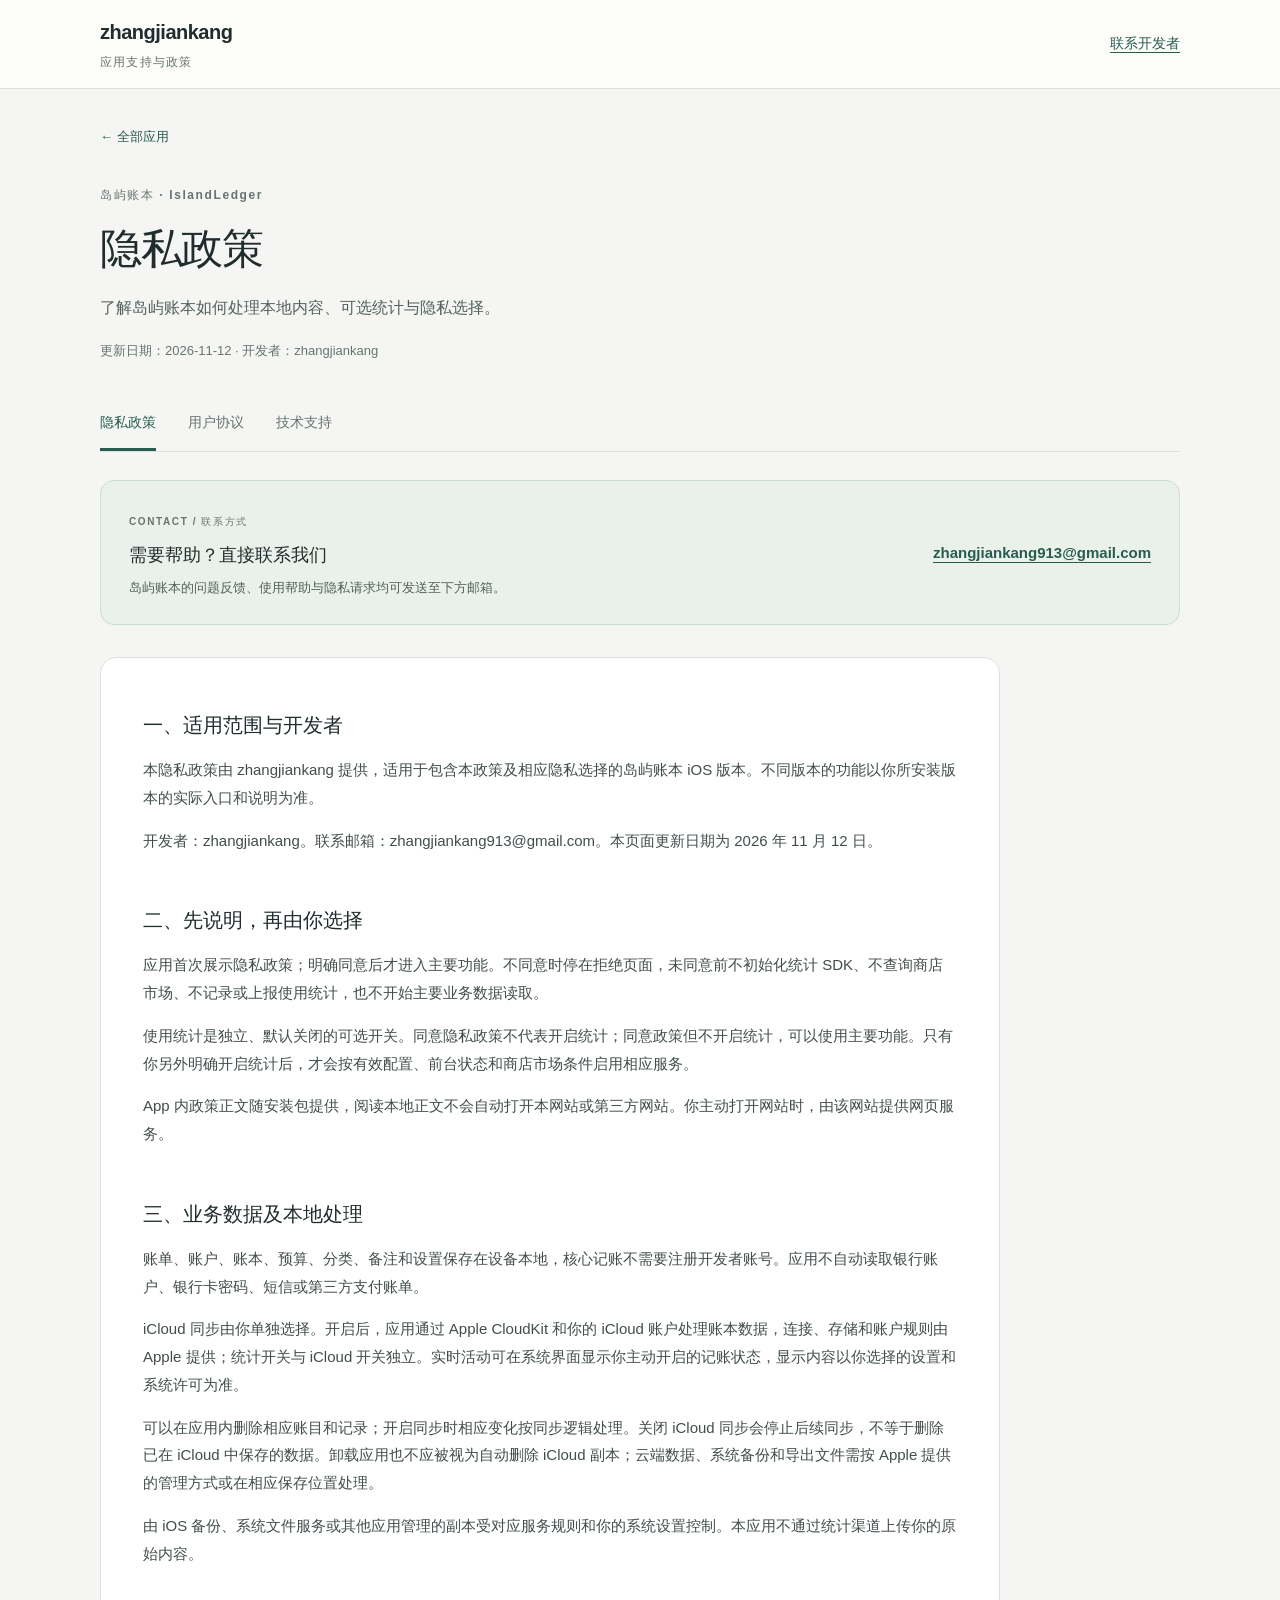
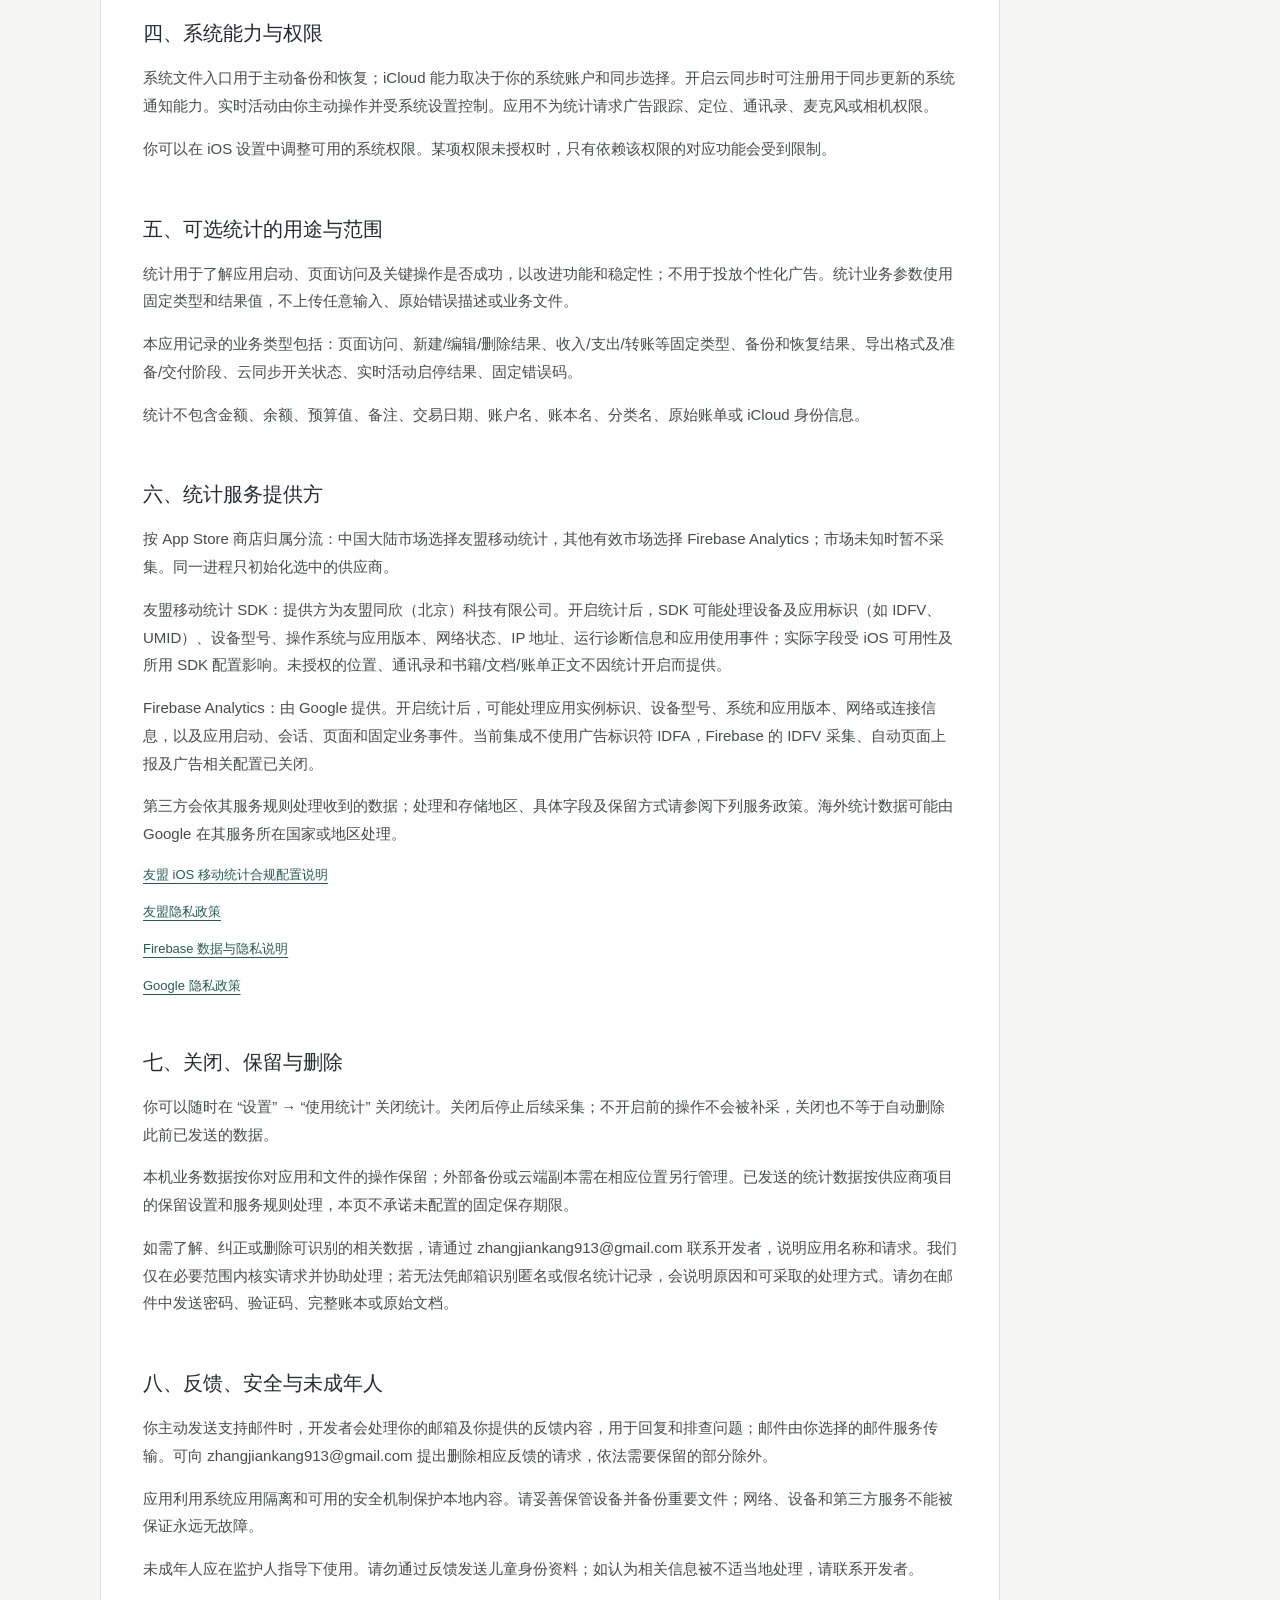
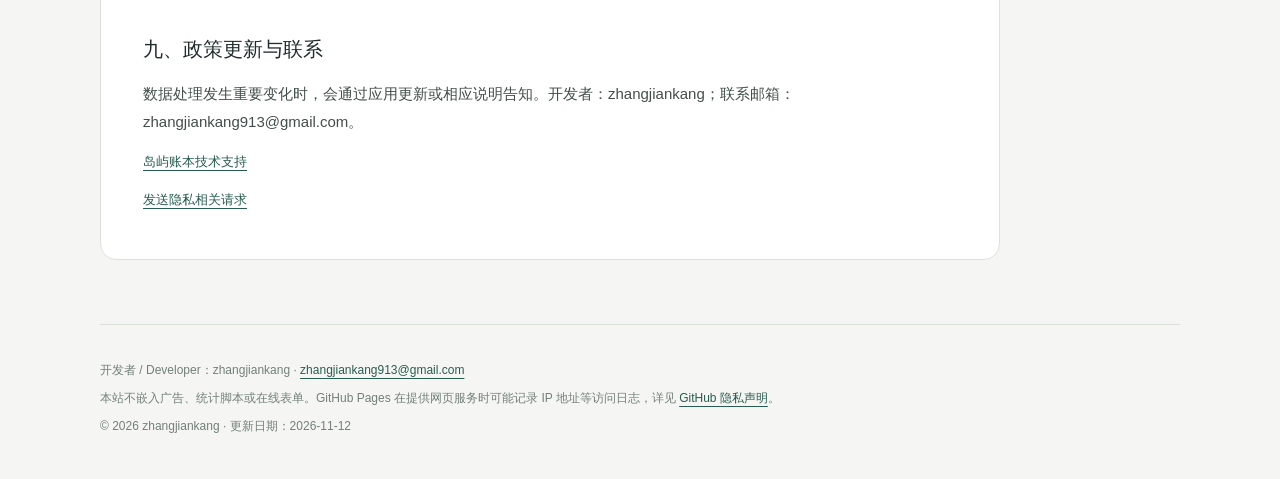
==== islandledger-privacy.html @ 5154da06 "新增三款 iOS 应用的隐私政策、用户协议与技术支持页面" ====
<!doctype html>
<html lang="zh-CN"><head><meta charset="utf-8"><meta name="viewport" content="width=device-width,initial-scale=1"><meta name="description" content="了解岛屿账本如何处理本地内容、可选统计与隐私选择。"><meta name="color-scheme" content="light"><title>岛屿账本 · 隐私政策 · zhangjiankang</title><link rel="canonical" href="https://zjkjk.github.io/app-support/islandledger-privacy.html"><link rel="stylesheet" href="style.css"></head>
<body><a class="skip" href="#main">跳到正文</a><header class="site-header"><div class="wrap header-inner"><a class="brand" href="index.html">zhangjiankang<span>应用支持与政策</span></a><a class="header-contact" href="mailto:zhangjiankang913@gmail.com">联系开发者</a></div></header>
<main id="main" class="wrap"><a class="back" href="index.html">← 全部应用</a><div class="page-heading"><span class="eyebrow">岛屿账本 · IslandLedger</span><h1>隐私政策</h1><p class="lede">了解岛屿账本如何处理本地内容、可选统计与隐私选择。</p><p class="meta">更新日期：2026-11-12 · 开发者：zhangjiankang</p></div><nav class="tabs" aria-label="应用相关页面"><a href="islandledger-privacy.html" aria-current="page">隐私政策</a><a href="islandledger-terms.html">用户协议</a><a href="islandledger-support.html">技术支持</a></nav><aside class="contact-card"><div><span class="eyebrow">CONTACT / 联系方式</span><h2>需要帮助？直接联系我们</h2><p>岛屿账本的问题反馈、使用帮助与隐私请求均可发送至下方邮箱。</p></div><a class="email" href="mailto:zhangjiankang913@gmail.com?subject=islandledger%20support">zhangjiankang913@gmail.com</a></aside><article class="document"><section id="section-1"><h2>一、适用范围与开发者</h2>
<p>本隐私政策由 zhangjiankang 提供，适用于包含本政策及相应隐私选择的岛屿账本 iOS 版本。不同版本的功能以你所安装版本的实际入口和说明为准。</p>
<p>开发者：zhangjiankang。联系邮箱：zhangjiankang913@gmail.com。本页面更新日期为 2026 年 11 月 12 日。</p>
</section>
<section id="section-2"><h2>二、先说明，再由你选择</h2>
<p>应用首次展示隐私政策；明确同意后才进入主要功能。不同意时停在拒绝页面，未同意前不初始化统计 SDK、不查询商店市场、不记录或上报使用统计，也不开始主要业务数据读取。</p>
<p>使用统计是独立、默认关闭的可选开关。同意隐私政策不代表开启统计；同意政策但不开启统计，可以使用主要功能。只有你另外明确开启统计后，才会按有效配置、前台状态和商店市场条件启用相应服务。</p>
<p>App 内政策正文随安装包提供，阅读本地正文不会自动打开本网站或第三方网站。你主动打开网站时，由该网站提供网页服务。</p>
</section>
<section id="section-3"><h2>三、业务数据及本地处理</h2>
<p>账单、账户、账本、预算、分类、备注和设置保存在设备本地，核心记账不需要注册开发者账号。应用不自动读取银行账户、银行卡密码、短信或第三方支付账单。</p>
<p>iCloud 同步由你单独选择。开启后，应用通过 Apple CloudKit 和你的 iCloud 账户处理账本数据，连接、存储和账户规则由 Apple 提供；统计开关与 iCloud 开关独立。实时活动可在系统界面显示你主动开启的记账状态，显示内容以你选择的设置和系统许可为准。</p>
<p>可以在应用内删除相应账目和记录；开启同步时相应变化按同步逻辑处理。关闭 iCloud 同步会停止后续同步，不等于删除已在 iCloud 中保存的数据。卸载应用也不应被视为自动删除 iCloud 副本；云端数据、系统备份和导出文件需按 Apple 提供的管理方式或在相应保存位置处理。</p>
<p>由 iOS 备份、系统文件服务或其他应用管理的副本受对应服务规则和你的系统设置控制。本应用不通过统计渠道上传你的原始内容。</p>
</section>
<section id="section-4"><h2>四、系统能力与权限</h2>
<p>系统文件入口用于主动备份和恢复；iCloud 能力取决于你的系统账户和同步选择。开启云同步时可注册用于同步更新的系统通知能力。实时活动由你主动操作并受系统设置控制。应用不为统计请求广告跟踪、定位、通讯录、麦克风或相机权限。</p>
<p>你可以在 iOS 设置中调整可用的系统权限。某项权限未授权时，只有依赖该权限的对应功能会受到限制。</p>
</section>
<section id="section-5"><h2>五、可选统计的用途与范围</h2>
<p>统计用于了解应用启动、页面访问及关键操作是否成功，以改进功能和稳定性；不用于投放个性化广告。统计业务参数使用固定类型和结果值，不上传任意输入、原始错误描述或业务文件。</p>
<p>本应用记录的业务类型包括：页面访问、新建/编辑/删除结果、收入/支出/转账等固定类型、备份和恢复结果、导出格式及准备/交付阶段、云同步开关状态、实时活动启停结果、固定错误码。</p>
<p>统计不包含金额、余额、预算值、备注、交易日期、账户名、账本名、分类名、原始账单或 iCloud 身份信息。</p>
</section>
<section id="section-6"><h2>六、统计服务提供方</h2>
<p>按 App Store 商店归属分流：中国大陆市场选择友盟移动统计，其他有效市场选择 Firebase Analytics；市场未知时暂不采集。同一进程只初始化选中的供应商。</p>
<p>友盟移动统计 SDK：提供方为友盟同欣（北京）科技有限公司。开启统计后，SDK 可能处理设备及应用标识（如 IDFV、UMID）、设备型号、操作系统与应用版本、网络状态、IP 地址、运行诊断信息和应用使用事件；实际字段受 iOS 可用性及所用 SDK 配置影响。未授权的位置、通讯录和书籍/文档/账单正文不因统计开启而提供。</p>
<p>Firebase Analytics：由 Google 提供。开启统计后，可能处理应用实例标识、设备型号、系统和应用版本、网络或连接信息，以及应用启动、会话、页面和固定业务事件。当前集成不使用广告标识符 IDFA，Firebase 的 IDFV 采集、自动页面上报及广告相关配置已关闭。</p>
<p>第三方会依其服务规则处理收到的数据；处理和存储地区、具体字段及保留方式请参阅下列服务政策。海外统计数据可能由 Google 在其服务所在国家或地区处理。</p>
<p class="reference"><a href="https://devs.umeng.com/docs/119267/detail/214848">友盟 iOS 移动统计合规配置说明</a></p>
<p class="reference"><a href="https://www.umeng.com/page/policy">友盟隐私政策</a></p>
<p class="reference"><a href="https://firebase.google.com/support/privacy">Firebase 数据与隐私说明</a></p>
<p class="reference"><a href="https://policies.google.com/privacy">Google 隐私政策</a></p>
</section>
<section id="section-7"><h2>七、关闭、保留与删除</h2>
<p>你可以随时在 “设置” → “使用统计” 关闭统计。关闭后停止后续采集；不开启前的操作不会被补采，关闭也不等于自动删除此前已发送的数据。</p>
<p>本机业务数据按你对应用和文件的操作保留；外部备份或云端副本需在相应位置另行管理。已发送的统计数据按供应商项目的保留设置和服务规则处理，本页不承诺未配置的固定保存期限。</p>
<p>如需了解、纠正或删除可识别的相关数据，请通过 zhangjiankang913@gmail.com 联系开发者，说明应用名称和请求。我们仅在必要范围内核实请求并协助处理；若无法凭邮箱识别匿名或假名统计记录，会说明原因和可采取的处理方式。请勿在邮件中发送密码、验证码、完整账本或原始文档。</p>
</section>
<section id="section-8"><h2>八、反馈、安全与未成年人</h2>
<p>你主动发送支持邮件时，开发者会处理你的邮箱及你提供的反馈内容，用于回复和排查问题；邮件由你选择的邮件服务传输。可向 zhangjiankang913@gmail.com 提出删除相应反馈的请求，依法需要保留的部分除外。</p>
<p>应用利用系统应用隔离和可用的安全机制保护本地内容。请妥善保管设备并备份重要文件；网络、设备和第三方服务不能被保证永远无故障。</p>
<p>未成年人应在监护人指导下使用。请勿通过反馈发送儿童身份资料；如认为相关信息被不适当地处理，请联系开发者。</p>
</section>
<section id="section-9"><h2>九、政策更新与联系</h2>
<p>数据处理发生重要变化时，会通过应用更新或相应说明告知。开发者：zhangjiankang；联系邮箱：zhangjiankang913@gmail.com。</p>
<p class="reference"><a href="https://zjkjk.github.io/app-support/islandledger-support.html">岛屿账本技术支持</a></p>
<p class="reference"><a href="mailto:zhangjiankang913@gmail.com">发送隐私相关请求</a></p>
</section></article></main><footer class="wrap"><p>开发者 / Developer：zhangjiankang · <a href="mailto:zhangjiankang913@gmail.com">zhangjiankang913@gmail.com</a></p><p>本站不嵌入广告、统计脚本或在线表单。GitHub Pages 在提供网页服务时可能记录 IP 地址等访问日志，详见 <a href="https://docs.github.com/en/site-policy/privacy-policies/github-general-privacy-statement">GitHub 隐私声明</a>。</p><p>© 2026 zhangjiankang · 更新日期：2026-11-12</p></footer></body></html>
---- style.css ----
:root{font-family:-apple-system,BlinkMacSystemFont,"Segoe UI","PingFang SC","Hiragino Sans GB","Microsoft YaHei",sans-serif;color:#202c2d;background:#f5f6f3;font-synthesis:none;--accent:#285c50;--line:#dce2db}*{box-sizing:border-box}body{margin:0;line-height:1.85}a{color:var(--accent);text-underline-offset:4px;overflow-wrap:anywhere}a:hover{color:#143f35}a:focus-visible{outline:3px solid #bd8b35;outline-offset:5px;border-radius:3px}.wrap{width:min(1080px,calc(100% - 48px));margin-inline:auto}.site-header{background:#fcfcf9;border-bottom:1px solid var(--line)}.header-inner{min-height:88px;display:flex;align-items:center;justify-content:space-between;gap:24px}.brand{text-decoration:none;color:#202c2d;font-size:20px;font-weight:750;letter-spacing:-.5px}.brand span{display:block;font-size:12px;font-weight:500;letter-spacing:1.2px;color:#667470}.header-contact{font-size:14px}.hero{padding:80px 0 48px}.eyebrow{font-size:12px;letter-spacing:1.6px;color:#667470;font-weight:700}.hero h1{font-size:clamp(32px,5.5vw,56px);line-height:1.25;letter-spacing:-2px;margin:20px 0 24px;font-weight:750}.lede{font-size:18px;line-height:1.9;color:#53615d;max-width:740px}.owner-line,.meta{font-size:13px;color:#667470}.owner-line{margin-top:24px}.app-grid{display:grid;grid-template-columns:repeat(3,minmax(0,1fr));gap:20px;padding-bottom:60px}.app-card{padding:30px 28px 26px;background:#fff;border:1px solid var(--line);border-radius:18px;display:flex;flex-direction:column}.app-mark{display:grid;place-items:center;width:52px;height:52px;border-radius:14px;background:#e8f1eb;color:#326957;font-size:25px;font-weight:700;margin-bottom:24px}.pdfworkbench .app-mark{background:#eeedf9;color:#6258a8}.islandledger .app-mark{background:#f3eedf;color:#8d722b}.app-card h2{margin:8px 0;font-size:25px;letter-spacing:-.5px}.app-card p{font-size:14px;color:#64706c;flex:1;margin-top:8px}.app-card nav{display:flex;flex-wrap:wrap;gap:10px 18px;margin-top:24px;border-top:1px solid #e6eae4;padding-top:18px;font-size:13px}.help-note{padding:30px 36px;background:#e9eee8;border-radius:16px;margin-bottom:72px}.help-note h2{font-size:20px;margin:0 0 8px}.help-note p{font-size:14px;color:#53615d}.back{display:inline-block;margin-top:36px;font-size:13px;text-decoration:none}.page-heading{padding:28px 0 22px}.page-heading h1{font-size:42px;line-height:1.3;letter-spacing:-1.5px;margin:14px 0}.page-heading .lede{font-size:16px}.tabs{display:flex;gap:32px;border-bottom:1px solid var(--line);margin-bottom:28px;flex-wrap:wrap}.tabs a{display:inline-block;padding:12px 0;color:#667470;text-decoration:none;font-size:14px}.tabs a[aria-current=page]{color:var(--accent);font-weight:700;border-bottom:3px solid var(--accent)}.contact-card{padding:24px 28px;border:1px solid #cbdcd1;border-radius:14px;background:#eaf1eb;display:flex;align-items:center;justify-content:space-between;gap:24px;margin-bottom:32px}.contact-card h2{font-size:18px;margin:4px 0}.contact-card p{font-size:13px;margin:0;color:#53615d}.contact-card .eyebrow{font-size:10px}.email{font-size:15px;font-weight:650}.document{background:white;border:1px solid var(--line);border-radius:16px;padding:16px 42px 34px;margin-bottom:64px;max-width:900px}.document section{padding-top:20px}.document h2{font-size:20px;line-height:1.5;margin:16px 0}.document p,.document li{font-size:15px;color:#424e4a;overflow-wrap:anywhere}.document ul{padding-left:24px}.document li{margin-bottom:10px}.reference{font-size:13px!important}footer{padding:28px 0 36px;border-top:1px solid var(--line);color:#718078;font-size:12px}footer p{margin:6px 0;max-width:900px}.skip{position:absolute;left:16px;top:-100px;background:white;padding:10px 16px;z-index:10}.skip:focus{top:12px}@media(max-width:760px){.wrap{width:calc(100% - 36px)}.header-inner{min-height:80px}.brand{font-size:18px}.brand span{font-size:11px}.header-contact{font-size:12px}.hero{padding:48px 0 32px}.hero h1{letter-spacing:-1px}.lede{font-size:16px}.app-grid{grid-template-columns:1fr;gap:16px;padding-bottom:36px}.app-card{padding:24px}.app-card p{max-width:42em}.app-mark{margin-bottom:16px}.help-note{padding:24px;margin-bottom:44px}.page-heading h1{font-size:34px}.contact-card{display:block;padding:22px}.contact-card .email{display:inline-block;margin-top:14px}.document{padding:8px 22px 28px;margin-bottom:40px}.document h2{font-size:19px}.document p,.document li{font-size:15px}.tabs{gap:26px}.back{margin-top:24px}}@media print{.site-header,.tabs,.back,.app-card nav{display:none}.wrap{width:100%}.document{border:0;padding:0;max-width:none}.contact-card{background:none}.document section{break-inside:avoid}body{background:white}}
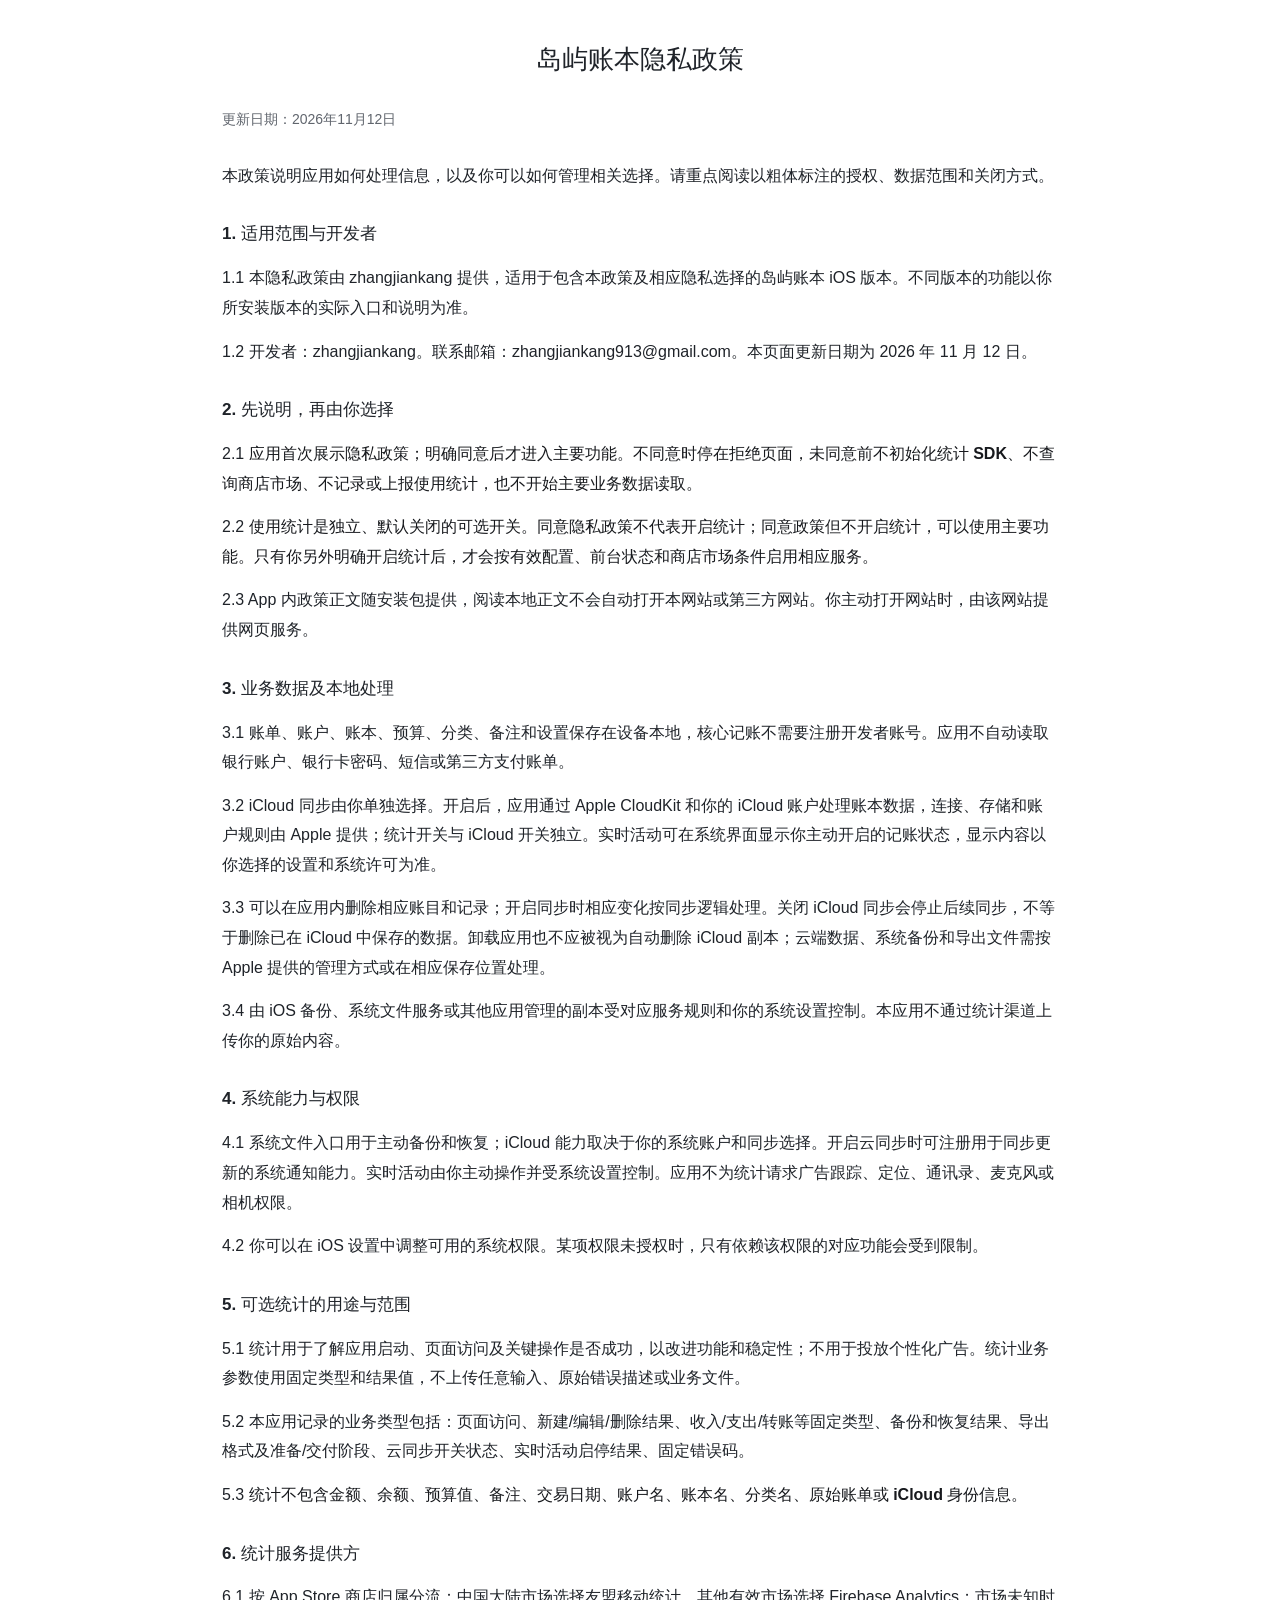
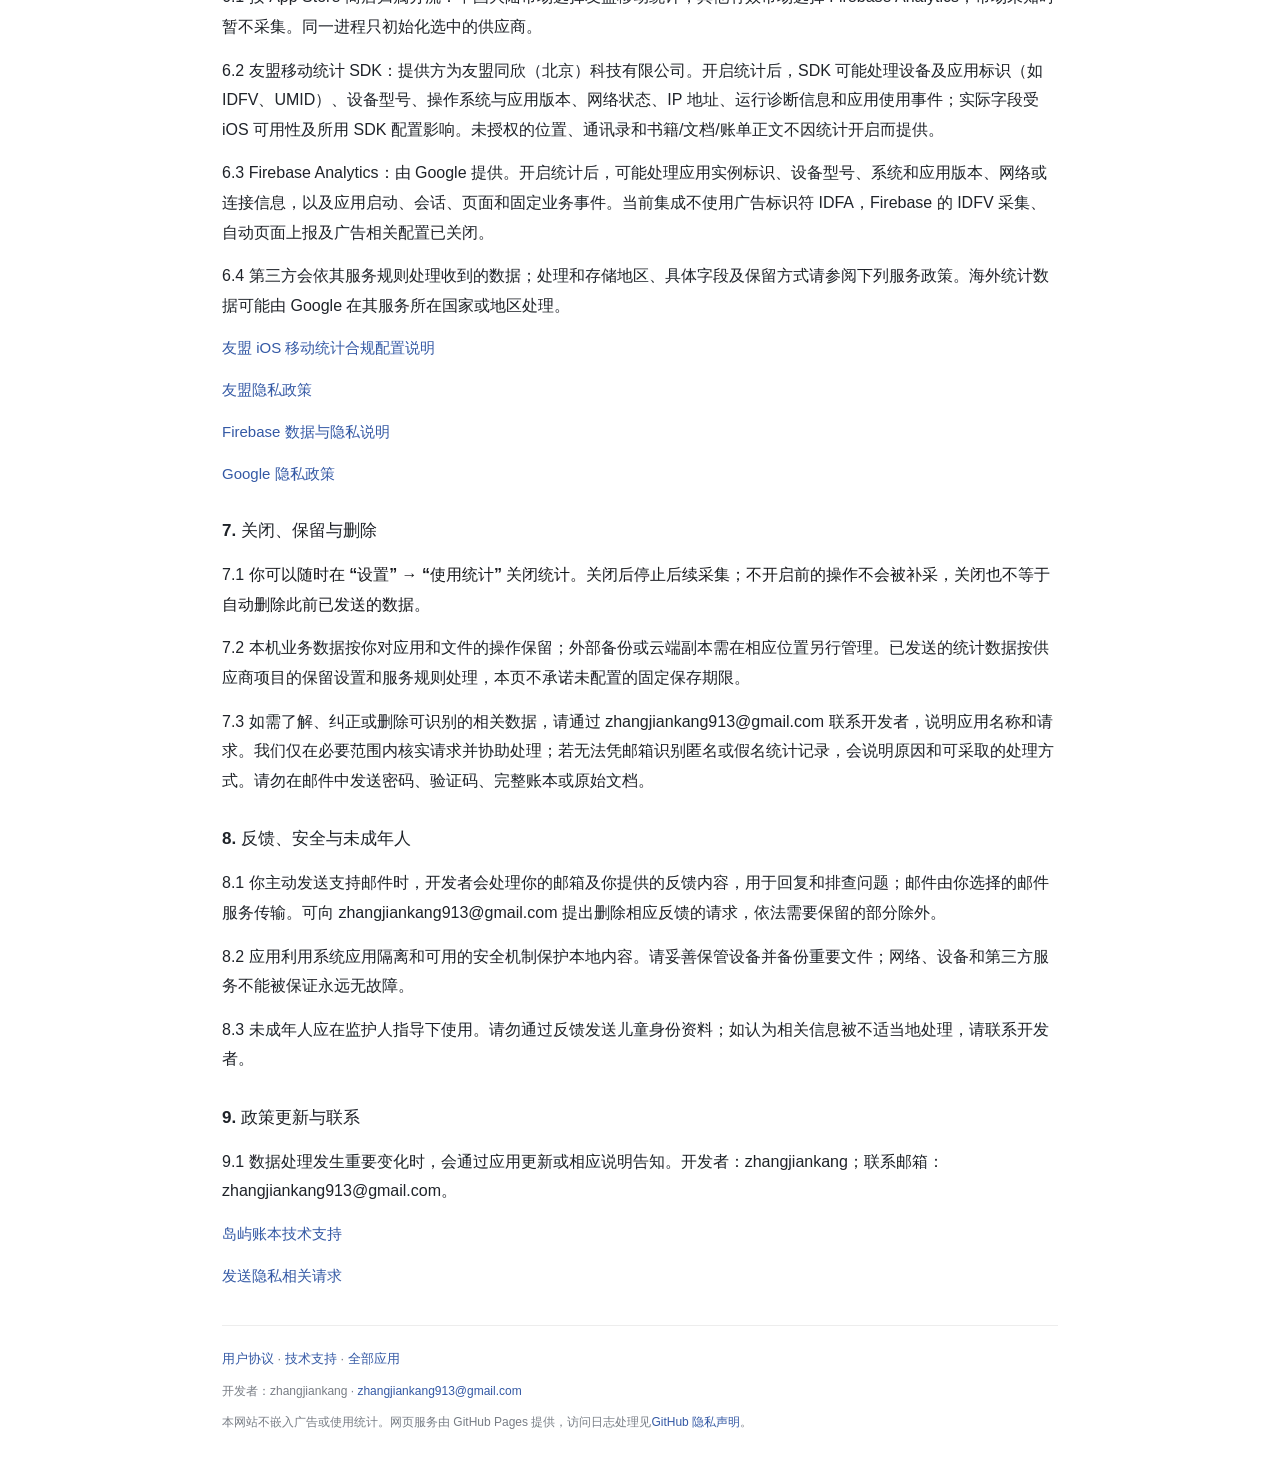
==== commit 0cc43afb: "将三款应用协议改为简洁正文排版" ====
--- a/islandledger-privacy.html
+++ b/islandledger-privacy.html
@@ -1,52 +1,43 @@
 <!doctype html>
-<html lang="zh-CN"><head><meta charset="utf-8"><meta name="viewport" content="width=device-width,initial-scale=1"><meta name="description" content="了解岛屿账本如何处理本地内容、可选统计与隐私选择。"><meta name="color-scheme" content="light"><title>岛屿账本 · 隐私政策 · zhangjiankang</title><link rel="canonical" href="https://zjkjk.github.io/app-support/islandledger-privacy.html"><link rel="stylesheet" href="style.css"></head>
-<body><a class="skip" href="#main">跳到正文</a><header class="site-header"><div class="wrap header-inner"><a class="brand" href="index.html">zhangjiankang<span>应用支持与政策</span></a><a class="header-contact" href="mailto:zhangjiankang913@gmail.com">联系开发者</a></div></header>
-<main id="main" class="wrap"><a class="back" href="index.html">← 全部应用</a><div class="page-heading"><span class="eyebrow">岛屿账本 · IslandLedger</span><h1>隐私政策</h1><p class="lede">了解岛屿账本如何处理本地内容、可选统计与隐私选择。</p><p class="meta">更新日期：2026-11-12 · 开发者：zhangjiankang</p></div><nav class="tabs" aria-label="应用相关页面"><a href="islandledger-privacy.html" aria-current="page">隐私政策</a><a href="islandledger-terms.html">用户协议</a><a href="islandledger-support.html">技术支持</a></nav><aside class="contact-card"><div><span class="eyebrow">CONTACT / 联系方式</span><h2>需要帮助？直接联系我们</h2><p>岛屿账本的问题反馈、使用帮助与隐私请求均可发送至下方邮箱。</p></div><a class="email" href="mailto:zhangjiankang913@gmail.com?subject=islandledger%20support">zhangjiankang913@gmail.com</a></aside><article class="document"><section id="section-1"><h2>一、适用范围与开发者</h2>
-<p>本隐私政策由 zhangjiankang 提供，适用于包含本政策及相应隐私选择的岛屿账本 iOS 版本。不同版本的功能以你所安装版本的实际入口和说明为准。</p>
-<p>开发者：zhangjiankang。联系邮箱：zhangjiankang913@gmail.com。本页面更新日期为 2026 年 11 月 12 日。</p>
-</section>
-<section id="section-2"><h2>二、先说明，再由你选择</h2>
-<p>应用首次展示隐私政策；明确同意后才进入主要功能。不同意时停在拒绝页面，未同意前不初始化统计 SDK、不查询商店市场、不记录或上报使用统计，也不开始主要业务数据读取。</p>
-<p>使用统计是独立、默认关闭的可选开关。同意隐私政策不代表开启统计；同意政策但不开启统计，可以使用主要功能。只有你另外明确开启统计后，才会按有效配置、前台状态和商店市场条件启用相应服务。</p>
-<p>App 内政策正文随安装包提供，阅读本地正文不会自动打开本网站或第三方网站。你主动打开网站时，由该网站提供网页服务。</p>
-</section>
-<section id="section-3"><h2>三、业务数据及本地处理</h2>
-<p>账单、账户、账本、预算、分类、备注和设置保存在设备本地，核心记账不需要注册开发者账号。应用不自动读取银行账户、银行卡密码、短信或第三方支付账单。</p>
-<p>iCloud 同步由你单独选择。开启后，应用通过 Apple CloudKit 和你的 iCloud 账户处理账本数据，连接、存储和账户规则由 Apple 提供；统计开关与 iCloud 开关独立。实时活动可在系统界面显示你主动开启的记账状态，显示内容以你选择的设置和系统许可为准。</p>
-<p>可以在应用内删除相应账目和记录；开启同步时相应变化按同步逻辑处理。关闭 iCloud 同步会停止后续同步，不等于删除已在 iCloud 中保存的数据。卸载应用也不应被视为自动删除 iCloud 副本；云端数据、系统备份和导出文件需按 Apple 提供的管理方式或在相应保存位置处理。</p>
-<p>由 iOS 备份、系统文件服务或其他应用管理的副本受对应服务规则和你的系统设置控制。本应用不通过统计渠道上传你的原始内容。</p>
-</section>
-<section id="section-4"><h2>四、系统能力与权限</h2>
-<p>系统文件入口用于主动备份和恢复；iCloud 能力取决于你的系统账户和同步选择。开启云同步时可注册用于同步更新的系统通知能力。实时活动由你主动操作并受系统设置控制。应用不为统计请求广告跟踪、定位、通讯录、麦克风或相机权限。</p>
-<p>你可以在 iOS 设置中调整可用的系统权限。某项权限未授权时，只有依赖该权限的对应功能会受到限制。</p>
-</section>
-<section id="section-5"><h2>五、可选统计的用途与范围</h2>
-<p>统计用于了解应用启动、页面访问及关键操作是否成功，以改进功能和稳定性；不用于投放个性化广告。统计业务参数使用固定类型和结果值，不上传任意输入、原始错误描述或业务文件。</p>
-<p>本应用记录的业务类型包括：页面访问、新建/编辑/删除结果、收入/支出/转账等固定类型、备份和恢复结果、导出格式及准备/交付阶段、云同步开关状态、实时活动启停结果、固定错误码。</p>
-<p>统计不包含金额、余额、预算值、备注、交易日期、账户名、账本名、分类名、原始账单或 iCloud 身份信息。</p>
-</section>
-<section id="section-6"><h2>六、统计服务提供方</h2>
-<p>按 App Store 商店归属分流：中国大陆市场选择友盟移动统计，其他有效市场选择 Firebase Analytics；市场未知时暂不采集。同一进程只初始化选中的供应商。</p>
-<p>友盟移动统计 SDK：提供方为友盟同欣（北京）科技有限公司。开启统计后，SDK 可能处理设备及应用标识（如 IDFV、UMID）、设备型号、操作系统与应用版本、网络状态、IP 地址、运行诊断信息和应用使用事件；实际字段受 iOS 可用性及所用 SDK 配置影响。未授权的位置、通讯录和书籍/文档/账单正文不因统计开启而提供。</p>
-<p>Firebase Analytics：由 Google 提供。开启统计后，可能处理应用实例标识、设备型号、系统和应用版本、网络或连接信息，以及应用启动、会话、页面和固定业务事件。当前集成不使用广告标识符 IDFA，Firebase 的 IDFV 采集、自动页面上报及广告相关配置已关闭。</p>
-<p>第三方会依其服务规则处理收到的数据；处理和存储地区、具体字段及保留方式请参阅下列服务政策。海外统计数据可能由 Google 在其服务所在国家或地区处理。</p>
-<p class="reference"><a href="https://devs.umeng.com/docs/119267/detail/214848">友盟 iOS 移动统计合规配置说明</a></p>
-<p class="reference"><a href="https://www.umeng.com/page/policy">友盟隐私政策</a></p>
-<p class="reference"><a href="https://firebase.google.com/support/privacy">Firebase 数据与隐私说明</a></p>
-<p class="reference"><a href="https://policies.google.com/privacy">Google 隐私政策</a></p>
-</section>
-<section id="section-7"><h2>七、关闭、保留与删除</h2>
-<p>你可以随时在 “设置” → “使用统计” 关闭统计。关闭后停止后续采集；不开启前的操作不会被补采，关闭也不等于自动删除此前已发送的数据。</p>
-<p>本机业务数据按你对应用和文件的操作保留；外部备份或云端副本需在相应位置另行管理。已发送的统计数据按供应商项目的保留设置和服务规则处理，本页不承诺未配置的固定保存期限。</p>
-<p>如需了解、纠正或删除可识别的相关数据，请通过 zhangjiankang913@gmail.com 联系开发者，说明应用名称和请求。我们仅在必要范围内核实请求并协助处理；若无法凭邮箱识别匿名或假名统计记录，会说明原因和可采取的处理方式。请勿在邮件中发送密码、验证码、完整账本或原始文档。</p>
-</section>
-<section id="section-8"><h2>八、反馈、安全与未成年人</h2>
-<p>你主动发送支持邮件时，开发者会处理你的邮箱及你提供的反馈内容，用于回复和排查问题；邮件由你选择的邮件服务传输。可向 zhangjiankang913@gmail.com 提出删除相应反馈的请求，依法需要保留的部分除外。</p>
-<p>应用利用系统应用隔离和可用的安全机制保护本地内容。请妥善保管设备并备份重要文件；网络、设备和第三方服务不能被保证永远无故障。</p>
-<p>未成年人应在监护人指导下使用。请勿通过反馈发送儿童身份资料；如认为相关信息被不适当地处理，请联系开发者。</p>
-</section>
-<section id="section-9"><h2>九、政策更新与联系</h2>
-<p>数据处理发生重要变化时，会通过应用更新或相应说明告知。开发者：zhangjiankang；联系邮箱：zhangjiankang913@gmail.com。</p>
-<p class="reference"><a href="https://zjkjk.github.io/app-support/islandledger-support.html">岛屿账本技术支持</a></p>
-<p class="reference"><a href="mailto:zhangjiankang913@gmail.com">发送隐私相关请求</a></p>
-</section></article></main><footer class="wrap"><p>开发者 / Developer：zhangjiankang · <a href="mailto:zhangjiankang913@gmail.com">zhangjiankang913@gmail.com</a></p><p>本站不嵌入广告、统计脚本或在线表单。GitHub Pages 在提供网页服务时可能记录 IP 地址等访问日志，详见 <a href="https://docs.github.com/en/site-policy/privacy-policies/github-general-privacy-statement">GitHub 隐私声明</a>。</p><p>© 2026 zhangjiankang · 更新日期：2026-11-12</p></footer></body></html>+<html lang="zh-CN"><head><meta charset="utf-8"><meta name="viewport" content="width=device-width,initial-scale=1"><meta name="description" content="了解岛屿账本如何处理本地内容、可选统计与隐私选择。"><title>岛屿账本隐私政策</title><link rel="canonical" href="https://zjkjk.github.io/app-support/islandledger-privacy.html"><link rel="stylesheet" href="style.css"></head>
+<body class="legal-page"><a class="skip" href="#main">跳到正文</a><main id="main" class="legal-document"><h1>岛屿账本隐私政策</h1><div class="legal-meta"><p>更新日期：2026年11月12日</p></div><p class="legal-introduction">本政策说明应用如何处理信息，以及你可以如何管理相关选择。请重点阅读以粗体标注的授权、数据范围和关闭方式。</p><article><section id="section-1"><h2>1. 适用范围与开发者</h2>
+<p><span class="clause-number">1.1</span> 本隐私政策由 zhangjiankang 提供，适用于包含本政策及相应隐私选择的岛屿账本 iOS 版本。不同版本的功能以你所安装版本的实际入口和说明为准。</p>
+<p><span class="clause-number">1.2</span> 开发者：zhangjiankang。联系邮箱：zhangjiankang913@gmail.com。本页面更新日期为 2026 年 11 月 12 日。</p>
+</section><section id="section-2"><h2>2. 先说明，再由你选择</h2>
+<p><span class="clause-number">2.1</span> <strong>应用首次展示隐私政策；明确同意后才进入主要功能。不同意时停在拒绝页面，未同意前不初始化统计 SDK、不查询商店市场、不记录或上报使用统计，也不开始主要业务数据读取。</strong></p>
+<p><span class="clause-number">2.2</span> <strong>使用统计是独立、默认关闭的可选开关。同意隐私政策不代表开启统计；同意政策但不开启统计，可以使用主要功能。只有你另外明确开启统计后，才会按有效配置、前台状态和商店市场条件启用相应服务。</strong></p>
+<p><span class="clause-number">2.3</span> App 内政策正文随安装包提供，阅读本地正文不会自动打开本网站或第三方网站。你主动打开网站时，由该网站提供网页服务。</p>
+</section><section id="section-3"><h2>3. 业务数据及本地处理</h2>
+<p><span class="clause-number">3.1</span> 账单、账户、账本、预算、分类、备注和设置保存在设备本地，核心记账不需要注册开发者账号。应用不自动读取银行账户、银行卡密码、短信或第三方支付账单。</p>
+<p><span class="clause-number">3.2</span> iCloud 同步由你单独选择。开启后，应用通过 Apple CloudKit 和你的 iCloud 账户处理账本数据，连接、存储和账户规则由 Apple 提供；统计开关与 iCloud 开关独立。实时活动可在系统界面显示你主动开启的记账状态，显示内容以你选择的设置和系统许可为准。</p>
+<p><span class="clause-number">3.3</span> 可以在应用内删除相应账目和记录；开启同步时相应变化按同步逻辑处理。关闭 iCloud 同步会停止后续同步，不等于删除已在 iCloud 中保存的数据。卸载应用也不应被视为自动删除 iCloud 副本；云端数据、系统备份和导出文件需按 Apple 提供的管理方式或在相应保存位置处理。</p>
+<p><span class="clause-number">3.4</span> 由 iOS 备份、系统文件服务或其他应用管理的副本受对应服务规则和你的系统设置控制。本应用不通过统计渠道上传你的原始内容。</p>
+</section><section id="section-4"><h2>4. 系统能力与权限</h2>
+<p><span class="clause-number">4.1</span> 系统文件入口用于主动备份和恢复；iCloud 能力取决于你的系统账户和同步选择。开启云同步时可注册用于同步更新的系统通知能力。实时活动由你主动操作并受系统设置控制。应用不为统计请求广告跟踪、定位、通讯录、麦克风或相机权限。</p>
+<p><span class="clause-number">4.2</span> 你可以在 iOS 设置中调整可用的系统权限。某项权限未授权时，只有依赖该权限的对应功能会受到限制。</p>
+</section><section id="section-5"><h2>5. 可选统计的用途与范围</h2>
+<p><span class="clause-number">5.1</span> 统计用于了解应用启动、页面访问及关键操作是否成功，以改进功能和稳定性；不用于投放个性化广告。统计业务参数使用固定类型和结果值，不上传任意输入、原始错误描述或业务文件。</p>
+<p><span class="clause-number">5.2</span> 本应用记录的业务类型包括：页面访问、新建/编辑/删除结果、收入/支出/转账等固定类型、备份和恢复结果、导出格式及准备/交付阶段、云同步开关状态、实时活动启停结果、固定错误码。</p>
+<p><span class="clause-number">5.3</span> <strong>统计不包含金额、余额、预算值、备注、交易日期、账户名、账本名、分类名、原始账单或 iCloud 身份信息。</strong></p>
+</section><section id="section-6"><h2>6. 统计服务提供方</h2>
+<p><span class="clause-number">6.1</span> 按 App Store 商店归属分流：中国大陆市场选择友盟移动统计，其他有效市场选择 Firebase Analytics；市场未知时暂不采集。同一进程只初始化选中的供应商。</p>
+<p><span class="clause-number">6.2</span> 友盟移动统计 SDK：提供方为友盟同欣（北京）科技有限公司。开启统计后，SDK 可能处理设备及应用标识（如 IDFV、UMID）、设备型号、操作系统与应用版本、网络状态、IP 地址、运行诊断信息和应用使用事件；实际字段受 iOS 可用性及所用 SDK 配置影响。未授权的位置、通讯录和书籍/文档/账单正文不因统计开启而提供。</p>
+<p><span class="clause-number">6.3</span> Firebase Analytics：由 Google 提供。开启统计后，可能处理应用实例标识、设备型号、系统和应用版本、网络或连接信息，以及应用启动、会话、页面和固定业务事件。当前集成不使用广告标识符 IDFA，Firebase 的 IDFV 采集、自动页面上报及广告相关配置已关闭。</p>
+<p><span class="clause-number">6.4</span> 第三方会依其服务规则处理收到的数据；处理和存储地区、具体字段及保留方式请参阅下列服务政策。海外统计数据可能由 Google 在其服务所在国家或地区处理。</p>
+<p class="legal-reference"><a href="https://devs.umeng.com/docs/119267/detail/214848">友盟 iOS 移动统计合规配置说明</a></p>
+<p class="legal-reference"><a href="https://www.umeng.com/page/policy">友盟隐私政策</a></p>
+<p class="legal-reference"><a href="https://firebase.google.com/support/privacy">Firebase 数据与隐私说明</a></p>
+<p class="legal-reference"><a href="https://policies.google.com/privacy">Google 隐私政策</a></p>
+</section><section id="section-7"><h2>7. 关闭、保留与删除</h2>
+<p><span class="clause-number">7.1</span> <strong>你可以随时在 “设置” → “使用统计” 关闭统计。关闭后停止后续采集；不开启前的操作不会被补采，关闭也不等于自动删除此前已发送的数据。</strong></p>
+<p><span class="clause-number">7.2</span> 本机业务数据按你对应用和文件的操作保留；外部备份或云端副本需在相应位置另行管理。已发送的统计数据按供应商项目的保留设置和服务规则处理，本页不承诺未配置的固定保存期限。</p>
+<p><span class="clause-number">7.3</span> 如需了解、纠正或删除可识别的相关数据，请通过 zhangjiankang913@gmail.com 联系开发者，说明应用名称和请求。我们仅在必要范围内核实请求并协助处理；若无法凭邮箱识别匿名或假名统计记录，会说明原因和可采取的处理方式。请勿在邮件中发送密码、验证码、完整账本或原始文档。</p>
+</section><section id="section-8"><h2>8. 反馈、安全与未成年人</h2>
+<p><span class="clause-number">8.1</span> 你主动发送支持邮件时，开发者会处理你的邮箱及你提供的反馈内容，用于回复和排查问题；邮件由你选择的邮件服务传输。可向 zhangjiankang913@gmail.com 提出删除相应反馈的请求，依法需要保留的部分除外。</p>
+<p><span class="clause-number">8.2</span> 应用利用系统应用隔离和可用的安全机制保护本地内容。请妥善保管设备并备份重要文件；网络、设备和第三方服务不能被保证永远无故障。</p>
+<p><span class="clause-number">8.3</span> 未成年人应在监护人指导下使用。请勿通过反馈发送儿童身份资料；如认为相关信息被不适当地处理，请联系开发者。</p>
+</section><section id="section-9"><h2>9. 政策更新与联系</h2>
+<p><span class="clause-number">9.1</span> 数据处理发生重要变化时，会通过应用更新或相应说明告知。开发者：zhangjiankang；联系邮箱：zhangjiankang913@gmail.com。</p>
+<p class="legal-reference"><a href="https://zjkjk.github.io/app-support/islandledger-support.html">岛屿账本技术支持</a></p>
+<p class="legal-reference"><a href="mailto:zhangjiankang913@gmail.com">发送隐私相关请求</a></p>
+</section></article><footer class="legal-footer"><nav aria-label="相关页面"><a href="islandledger-terms.html">用户协议</a> · <a href="islandledger-support.html">技术支持</a> · <a href="index.html">全部应用</a></nav><p>开发者：zhangjiankang · <a href="mailto:zhangjiankang913@gmail.com">zhangjiankang913@gmail.com</a></p><p>本网站不嵌入广告或使用统计。网页服务由 GitHub Pages 提供，访问日志处理见<a href="https://docs.github.com/en/site-policy/privacy-policies/github-general-privacy-statement">GitHub 隐私声明</a>。</p></footer></main></body></html>
--- a/style.css
+++ b/style.css
@@ -1 +1,23 @@
 :root{font-family:-apple-system,BlinkMacSystemFont,"Segoe UI","PingFang SC","Hiragino Sans GB","Microsoft YaHei",sans-serif;color:#202c2d;background:#f5f6f3;font-synthesis:none;--accent:#285c50;--line:#dce2db}*{box-sizing:border-box}body{margin:0;line-height:1.85}a{color:var(--accent);text-underline-offset:4px;overflow-wrap:anywhere}a:hover{color:#143f35}a:focus-visible{outline:3px solid #bd8b35;outline-offset:5px;border-radius:3px}.wrap{width:min(1080px,calc(100% - 48px));margin-inline:auto}.site-header{background:#fcfcf9;border-bottom:1px solid var(--line)}.header-inner{min-height:88px;display:flex;align-items:center;justify-content:space-between;gap:24px}.brand{text-decoration:none;color:#202c2d;font-size:20px;font-weight:750;letter-spacing:-.5px}.brand span{display:block;font-size:12px;font-weight:500;letter-spacing:1.2px;color:#667470}.header-contact{font-size:14px}.hero{padding:80px 0 48px}.eyebrow{font-size:12px;letter-spacing:1.6px;color:#667470;font-weight:700}.hero h1{font-size:clamp(32px,5.5vw,56px);line-height:1.25;letter-spacing:-2px;margin:20px 0 24px;font-weight:750}.lede{font-size:18px;line-height:1.9;color:#53615d;max-width:740px}.owner-line,.meta{font-size:13px;color:#667470}.owner-line{margin-top:24px}.app-grid{display:grid;grid-template-columns:repeat(3,minmax(0,1fr));gap:20px;padding-bottom:60px}.app-card{padding:30px 28px 26px;background:#fff;border:1px solid var(--line);border-radius:18px;display:flex;flex-direction:column}.app-mark{display:grid;place-items:center;width:52px;height:52px;border-radius:14px;background:#e8f1eb;color:#326957;font-size:25px;font-weight:700;margin-bottom:24px}.pdfworkbench .app-mark{background:#eeedf9;color:#6258a8}.islandledger .app-mark{background:#f3eedf;color:#8d722b}.app-card h2{margin:8px 0;font-size:25px;letter-spacing:-.5px}.app-card p{font-size:14px;color:#64706c;flex:1;margin-top:8px}.app-card nav{display:flex;flex-wrap:wrap;gap:10px 18px;margin-top:24px;border-top:1px solid #e6eae4;padding-top:18px;font-size:13px}.help-note{padding:30px 36px;background:#e9eee8;border-radius:16px;margin-bottom:72px}.help-note h2{font-size:20px;margin:0 0 8px}.help-note p{font-size:14px;color:#53615d}.back{display:inline-block;margin-top:36px;font-size:13px;text-decoration:none}.page-heading{padding:28px 0 22px}.page-heading h1{font-size:42px;line-height:1.3;letter-spacing:-1.5px;margin:14px 0}.page-heading .lede{font-size:16px}.tabs{display:flex;gap:32px;border-bottom:1px solid var(--line);margin-bottom:28px;flex-wrap:wrap}.tabs a{display:inline-block;padding:12px 0;color:#667470;text-decoration:none;font-size:14px}.tabs a[aria-current=page]{color:var(--accent);font-weight:700;border-bottom:3px solid var(--accent)}.contact-card{padding:24px 28px;border:1px solid #cbdcd1;border-radius:14px;background:#eaf1eb;display:flex;align-items:center;justify-content:space-between;gap:24px;margin-bottom:32px}.contact-card h2{font-size:18px;margin:4px 0}.contact-card p{font-size:13px;margin:0;color:#53615d}.contact-card .eyebrow{font-size:10px}.email{font-size:15px;font-weight:650}.document{background:white;border:1px solid var(--line);border-radius:16px;padding:16px 42px 34px;margin-bottom:64px;max-width:900px}.document section{padding-top:20px}.document h2{font-size:20px;line-height:1.5;margin:16px 0}.document p,.document li{font-size:15px;color:#424e4a;overflow-wrap:anywhere}.document ul{padding-left:24px}.document li{margin-bottom:10px}.reference{font-size:13px!important}footer{padding:28px 0 36px;border-top:1px solid var(--line);color:#718078;font-size:12px}footer p{margin:6px 0;max-width:900px}.skip{position:absolute;left:16px;top:-100px;background:white;padding:10px 16px;z-index:10}.skip:focus{top:12px}@media(max-width:760px){.wrap{width:calc(100% - 36px)}.header-inner{min-height:80px}.brand{font-size:18px}.brand span{font-size:11px}.header-contact{font-size:12px}.hero{padding:48px 0 32px}.hero h1{letter-spacing:-1px}.lede{font-size:16px}.app-grid{grid-template-columns:1fr;gap:16px;padding-bottom:36px}.app-card{padding:24px}.app-card p{max-width:42em}.app-mark{margin-bottom:16px}.help-note{padding:24px;margin-bottom:44px}.page-heading h1{font-size:34px}.contact-card{display:block;padding:22px}.contact-card .email{display:inline-block;margin-top:14px}.document{padding:8px 22px 28px;margin-bottom:40px}.document h2{font-size:19px}.document p,.document li{font-size:15px}.tabs{gap:26px}.back{margin-top:24px}}@media print{.site-header,.tabs,.back,.app-card nav{display:none}.wrap{width:100%}.document{border:0;padding:0;max-width:none}.contact-card{background:none}.document section{break-inside:avoid}body{background:white}}
+.terms-notice{max-width:900px;background:#fff6e6;border:1px solid #e0c48a;border-left:5px solid #a57621;border-radius:14px;padding:20px 28px;margin-bottom:28px}.terms-notice h2{font-size:20px;line-height:1.5;margin:4px 0 12px;color:#664817}.terms-notice .meta{margin:0;color:#715b33}.terms-notice ul{padding-left:22px;margin:0}.terms-notice li{font-size:15px;margin:10px 0;color:#514735;overflow-wrap:anywhere}@media(max-width:760px){.terms-notice{padding:18px 20px}.terms-notice h2{font-size:19px}}@media print{.terms-notice{background:none;break-inside:avoid}}
+
+/* Policy documents use a plain reading layout, without the support site's cards. */
+.legal-page{background:#fff;color:#1f2329;font-family:-apple-system,BlinkMacSystemFont,"PingFang SC","Microsoft YaHei",sans-serif;line-height:1.85}
+.legal-document{max-width:900px;margin:0 auto;padding:40px 32px 28px;font-size:16px;overflow-wrap:anywhere}
+.legal-document h1{text-align:center;font-size:26px;line-height:1.5;margin:0 0 28px;font-weight:700;letter-spacing:0}
+.legal-meta{font-size:14px;color:#60656d;margin-bottom:28px}
+.legal-meta p{margin:3px 0}
+.legal-introduction{margin:0 0 30px}
+.legal-document section{margin:0 0 30px;scroll-margin-top:24px}
+.legal-document h2{font-size:17px;line-height:1.7;margin:0 0 14px;font-weight:700}
+.legal-document section p{margin:0 0 14px;text-align:left}
+.legal-document strong{font-weight:650;color:#17191d}
+.legal-document a{color:#3459a5;text-decoration:none}
+.legal-document a:hover{text-decoration:underline}
+.clause-number{font-variant-numeric:tabular-nums}
+.legal-reference{font-size:15px}
+.legal-footer{width:100%;max-width:none;border-top:1px solid #ededed;margin-top:36px;padding:20px 0 0;color:#787d85;font-size:12px}
+.legal-footer p{max-width:none;margin:8px 0}
+.legal-footer nav{font-size:13px;line-height:2}
+@media(max-width:600px){.legal-document{padding:28px 20px 24px;font-size:15px;line-height:1.85}.legal-document h1{font-size:22px;margin-bottom:24px}.legal-document h2{font-size:16px}.legal-meta{font-size:13px;margin-bottom:24px}.legal-document section{margin-bottom:26px}.legal-document section p{margin-bottom:12px}.legal-introduction{margin-bottom:26px}.legal-reference{font-size:14px}}
+@media print{.legal-document{max-width:none;padding:0;font-size:11pt}.legal-document section{break-inside:auto}.legal-document h2{break-after:avoid}.legal-footer nav{display:none}}
